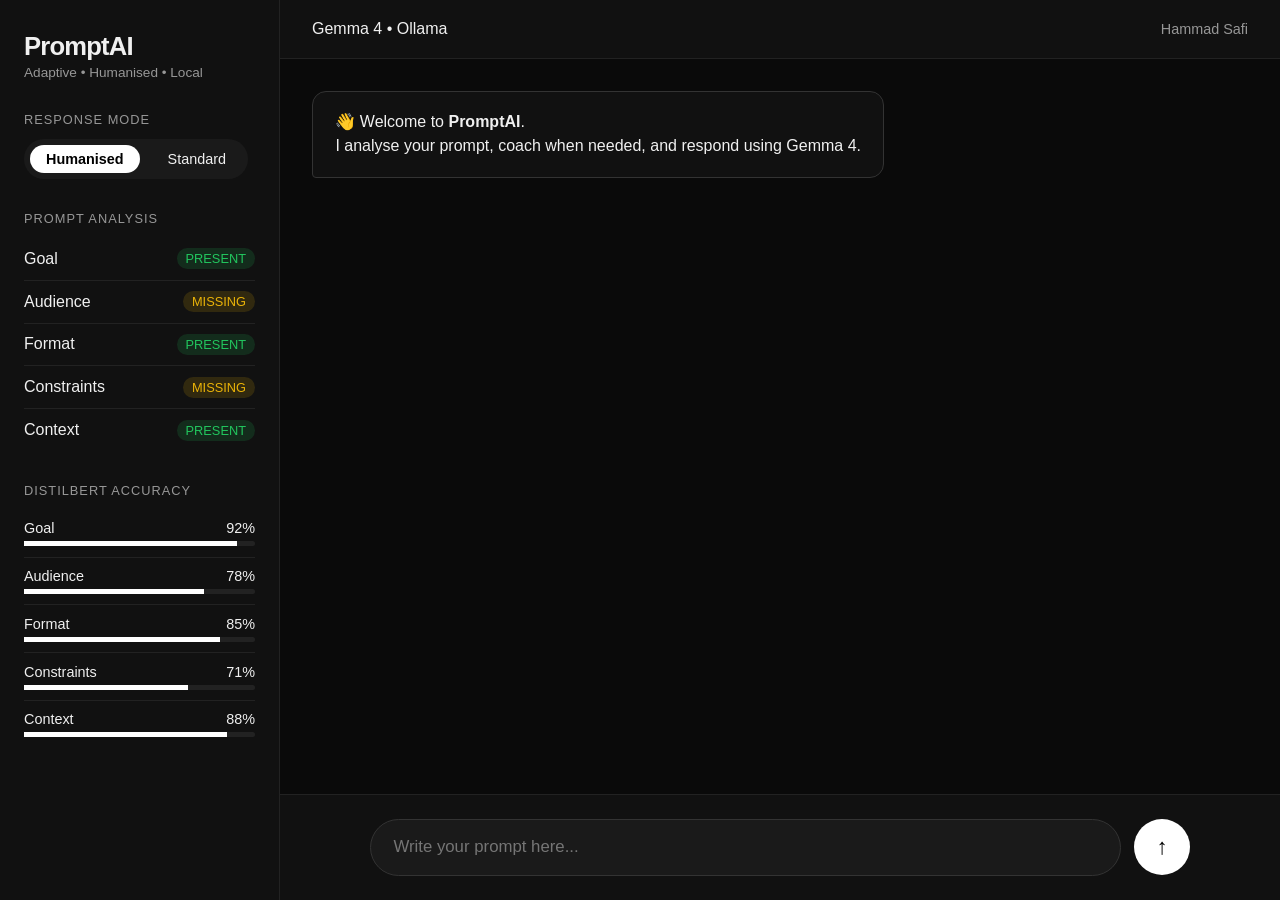
==== frontend/index.html @ 9932928f "frontend/index.html added" ====
<!DOCTYPE html>
<html lang="en">
<head>
  <meta charset="UTF-8">
  <meta name="viewport" content="width=device-width, initial-scale=1.0">
  <title>PromptAI</title>
  <style>
    :root {
      --bg: #0a0a0a;
      --surface: #111111;
      --text: #f0f0f0;
      --accent: #ffffff;
      --success: #22c55e;
      --warning: #eab308;
    }

    * { margin: 0; padding: 0; box-sizing: border-box; }

    body {
      font-family: -apple-system, BlinkMacSystemFont, 'Segoe UI', Roboto, sans-serif;
      background: var(--bg);
      color: var(--text);
      height: 100vh;
      display: flex;
      overflow: hidden;
    }

    /* Sidebar */
    .sidebar {
      width: 280px;
      background: var(--surface);
      border-right: 1px solid #222;
      padding: 2rem 1.5rem;
      overflow-y: auto;
      display: flex;
      flex-direction: column;
      gap: 2rem;
    }

    .logo {
      font-size: 1.6rem;
      font-weight: 700;
      letter-spacing: -0.8px;
    }

    .tagline {
      font-size: 0.85rem;
      opacity: 0.6;
      margin-top: 4px;
    }

    .section-title {
      font-size: 0.8rem;
      text-transform: uppercase;
      letter-spacing: 1px;
      opacity: 0.6;
      margin-bottom: 0.75rem;
    }

    .stat {
      display: flex;
      justify-content: space-between;
      align-items: center;
      padding: 0.65rem 0;
      border-bottom: 1px solid #222;
    }

    .stat:last-child { border-bottom: none; }

    .dim-name { font-weight: 500; }
    .dim-status {
      font-size: 0.8rem;
      padding: 3px 9px;
      border-radius: 9999px;
      font-weight: 500;
    }
    .present { background: rgba(34, 197, 94, 0.15); color: var(--success); }
    .missing { background: rgba(234, 179, 8, 0.15); color: var(--warning); }

    .accuracy-bar {
      height: 5px;
      background: #222;
      border-radius: 9999px;
      margin-top: 5px;
    }
    .accuracy-fill {
      height: 100%;
      background: var(--accent);
    }

    /* Toggle */
    .toggle-container {
      display: flex;
      align-items: center;
      gap: 12px;
      background: #1a1a1a;
      padding: 6px;
      border-radius: 9999px;
      width: fit-content;
    }

    .toggle-btn {
      padding: 6px 16px;
      border-radius: 9999px;
      font-size: 0.9rem;
      cursor: pointer;
      transition: all 0.2s;
    }

    .toggle-btn.active {
      background: #fff;
      color: #000;
      font-weight: 600;
    }

    /* Main Area */
    .main {
      flex: 1;
      display: flex;
      flex-direction: column;
    }

    header {
      background: var(--surface);
      padding: 1.25rem 2rem;
      border-bottom: 1px solid #222;
      display: flex;
      align-items: center;
      justify-content: space-between;
    }

    .chat-container {
      flex: 1;
      overflow-y: auto;
      padding: 2rem;
      display: flex;
      flex-direction: column;
      gap: 1.6rem;
    }

    .message {
      max-width: 75%;
      padding: 1.1rem 1.4rem;
      border-radius: 14px;
      line-height: 1.55;
    }

    .user {
      align-self: flex-end;
      background: var(--accent);
      color: #000;
      border-bottom-right-radius: 4px;
    }

    .bot {
      align-self: flex-start;
      background: var(--surface);
      border: 1px solid #333;
      border-bottom-left-radius: 4px;
    }

    .coach-note {
      font-size: 0.9rem;
      opacity: 0.75;
      border-left: 3px solid #666;
      padding-left: 1rem;
    }

    .input-area {
      background: var(--surface);
      padding: 1.5rem 2rem;
      border-top: 1px solid #222;
    }

    .input-wrapper {
      display: flex;
      gap: 0.8rem;
      max-width: 820px;
      margin: 0 auto;
    }

    input {
      flex: 1;
      background: #1a1a1a;
      border: 1px solid #333;
      color: var(--text);
      padding: 1.1rem 1.4rem;
      border-radius: 9999px;
      font-size: 1.05rem;
      outline: none;
    }

    input:focus {
      border-color: var(--accent);
    }

    button {
      background: #fff;
      color: #000;
      border: none;
      width: 56px;
      height: 56px;
      border-radius: 9999px;
      cursor: pointer;
      font-size: 1.4rem;
    }

    button:hover {
      background: #ddd;
      transform: scale(1.05);
    }
  </style>
</head>
<body>
  <!-- Sidebar -->
  <div class="sidebar">
    <div>
      <div class="logo">PromptAI</div>
      <div class="tagline">Adaptive • Humanised • Local</div>
    </div>

    <!-- Response Mode Toggle -->
    <div>
      <div class="section-title">Response Mode</div>
      <div class="toggle-container" id="mode-toggle">
        <div class="toggle-btn active" data-mode="humanised">Humanised</div>
        <div class="toggle-btn" data-mode="standard">Standard</div>
      </div>
    </div>

    <!-- Dimension Analysis -->
    <div>
      <div class="section-title">Prompt Analysis</div>
      <div id="dimensions"></div>
    </div>

    <!-- Classifier Accuracy -->
    <div>
      <div class="section-title">DistilBERT Accuracy</div>
      <div id="accuracy-stats"></div>
    </div>
  </div>

  <!-- Chat Area -->
  <div class="main">
    <header>
      <div>Gemma 4 • Ollama</div>
      <div style="font-size: 0.9rem; opacity: 0.6;">Hammad Safi</div>
    </header>

    <div class="chat-container" id="chat"></div>

    <div class="input-area">
      <div class="input-wrapper">
        <input type="text" id="user-input" placeholder="Write your prompt here..." autocomplete="off">
        <button id="send-btn">↑</button>
      </div>
    </div>
  </div>

  <script>
    let currentMode = "humanised"; // humanised or standard

    // Sample dimensions
    let currentDimensions = [
      { name: "Goal", status: "present", accuracy: 92 },
      { name: "Audience", status: "missing", accuracy: 78 },
      { name: "Format", status: "present", accuracy: 85 },
      { name: "Constraints", status: "missing", accuracy: 71 },
      { name: "Context", status: "present", accuracy: 88 }
    ];

    function renderDimensions() {
      const container = document.getElementById('dimensions');
      container.innerHTML = currentDimensions.map(dim => `
        <div class="stat">
          <span class="dim-name">${dim.name}</span>
          <span class="dim-status ${dim.status}">${dim.status.toUpperCase()}</span>
        </div>
      `).join('');
    }

    function renderAccuracy() {
      const container = document.getElementById('accuracy-stats');
      container.innerHTML = currentDimensions.map(dim => `
        <div class="stat">
          <div style="width: 100%;">
            <div style="display: flex; justify-content: space-between; font-size: 0.9rem; margin-bottom: 4px;">
              <span>${dim.name}</span>
              <span>${dim.accuracy}%</span>
            </div>
            <div class="accuracy-bar">
              <div class="accuracy-fill" style="width: ${dim.accuracy}%"></div>
            </div>
          </div>
        </div>
      `).join('');
    }

    // Toggle Logic
    function setupToggle() {
      const toggleContainer = document.getElementById('mode-toggle');
      const buttons = toggleContainer.querySelectorAll('.toggle-btn');

      buttons.forEach(btn => {
        btn.addEventListener('click', () => {
          buttons.forEach(b => b.classList.remove('active'));
          btn.classList.add('active');
          currentMode = btn.dataset.mode;
          
          // Optional: Show a small notification
          console.log(`Response mode changed to: ${currentMode}`);
        });
      });
    }

    const chat = document.getElementById('chat');
    const input = document.getElementById('user-input');
    const sendBtn = document.getElementById('send-btn');

    function addMessage(text, isUser, isCoach = false) {
      const msg = document.createElement('div');
      msg.className = `message ${isUser ? 'user' : 'bot'}`;
      if (isCoach) msg.classList.add('coach-note');
      msg.innerHTML = text;
      chat.appendChild(msg);
      chat.scrollTop = chat.scrollHeight;
    }

    async function sendMessage() {
      const text = input.value.trim();
      if (!text) return;

      addMessage(text, true);
      input.value = '';

      const thinking = document.createElement('div');
      thinking.className = 'message bot';
      thinking.textContent = 'Analysing with DistilBERT...';
      chat.appendChild(thinking);
      chat.scrollTop = chat.scrollHeight;

      setTimeout(() => {
        thinking.remove();

        addMessage("Analysis complete.<br><strong>Missing:</strong> Audience, Constraints", false, true);

        // Final Gemma Response
        setTimeout(() => {
          const modeText = currentMode === "humanised" 
            ? "<strong>Humanised Response (Gemma 4):</strong><br><br>" 
            : "<strong>Standard Response:</strong><br><br>";

          const responseText = currentMode === "humanised" 
            ? "Thank you for reaching out. After reviewing the details you shared, here's a clear and practical overview tailored for students like yourself..." 
            : "The answer to your query is as follows...";

          addMessage(modeText + responseText, false);
        }, 900);
      }, 1300);
    }

    // Event Listeners
    sendBtn.addEventListener('click', sendMessage);
    input.addEventListener('keypress', e => {
      if (e.key === 'Enter') sendMessage();
    });

    // Initialize
    window.onload = () => {
      renderDimensions();
      renderAccuracy();
      setupToggle();

      setTimeout(() => {
        addMessage("👋 Welcome to <strong>PromptAI</strong>.<br>I analyse your prompt, coach when needed, and respond using Gemma 4.", false);
      }, 400);
    };
  </script>
</body>
</html>
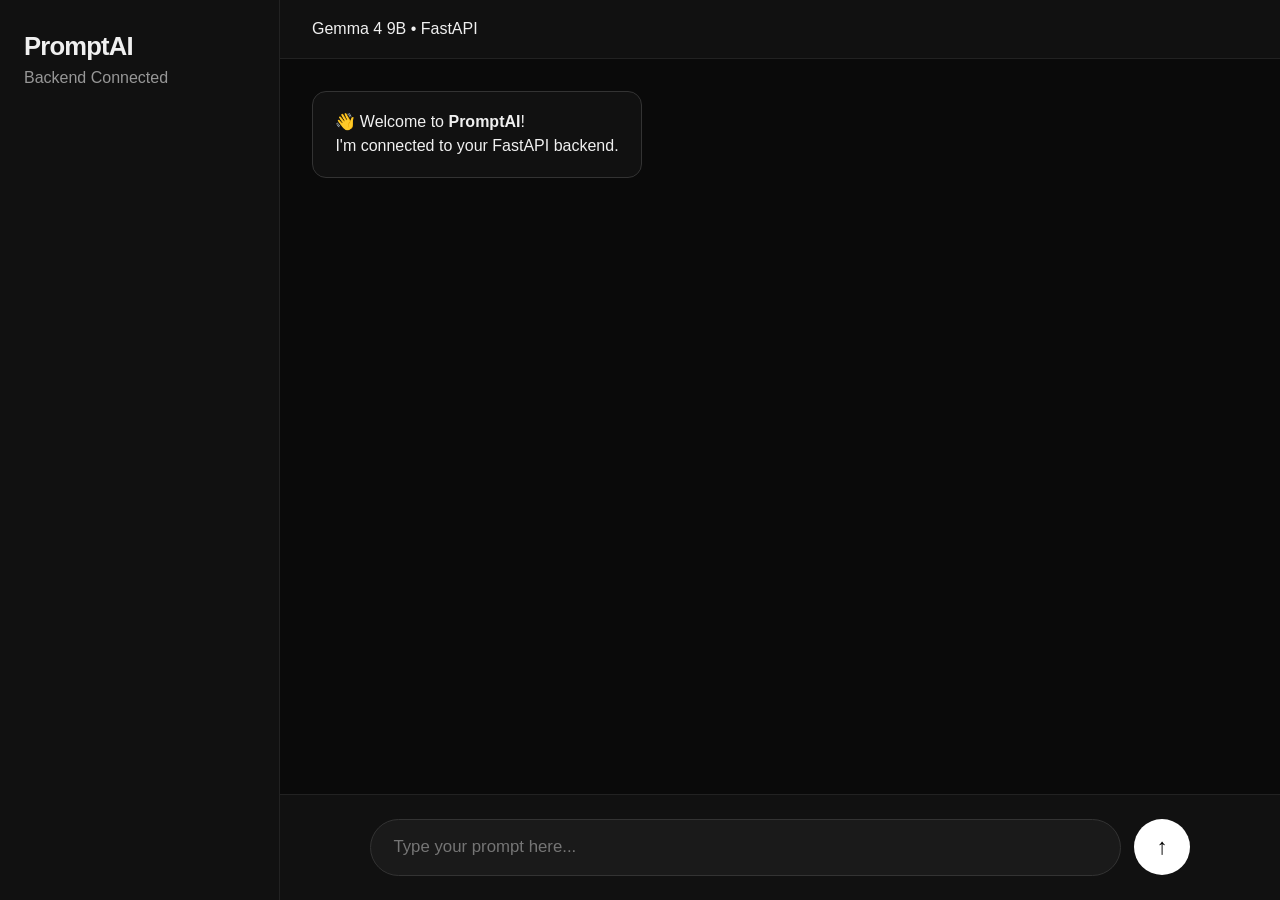
==== commit 948eb3fb: "clarification: Added a new clarification module to enhance the classifier's ability to handle ambigu" ====
--- a/frontend/index.html
+++ b/frontend/index.html
@@ -13,9 +13,7 @@
       --success: #22c55e;
       --warning: #eab308;
     }
-
     * { margin: 0; padding: 0; box-sizing: border-box; }
-
     body {
       font-family: -apple-system, BlinkMacSystemFont, 'Segoe UI', Roboto, sans-serif;
       background: var(--bg);
@@ -24,161 +22,21 @@
       display: flex;
       overflow: hidden;
     }
-
-    /* Sidebar */
-    .sidebar {
-      width: 280px;
-      background: var(--surface);
-      border-right: 1px solid #222;
-      padding: 2rem 1.5rem;
-      overflow-y: auto;
-      display: flex;
-      flex-direction: column;
-      gap: 2rem;
-    }
-
-    .logo {
-      font-size: 1.6rem;
-      font-weight: 700;
-      letter-spacing: -0.8px;
-    }
-
-    .tagline {
-      font-size: 0.85rem;
-      opacity: 0.6;
-      margin-top: 4px;
-    }
-
-    .section-title {
-      font-size: 0.8rem;
-      text-transform: uppercase;
-      letter-spacing: 1px;
-      opacity: 0.6;
-      margin-bottom: 0.75rem;
-    }
-
-    .stat {
-      display: flex;
-      justify-content: space-between;
-      align-items: center;
-      padding: 0.65rem 0;
-      border-bottom: 1px solid #222;
-    }
-
-    .stat:last-child { border-bottom: none; }
-
-    .dim-name { font-weight: 500; }
-    .dim-status {
-      font-size: 0.8rem;
-      padding: 3px 9px;
-      border-radius: 9999px;
-      font-weight: 500;
-    }
-    .present { background: rgba(34, 197, 94, 0.15); color: var(--success); }
-    .missing { background: rgba(234, 179, 8, 0.15); color: var(--warning); }
-
-    .accuracy-bar {
-      height: 5px;
-      background: #222;
-      border-radius: 9999px;
-      margin-top: 5px;
-    }
-    .accuracy-fill {
-      height: 100%;
-      background: var(--accent);
-    }
-
-    /* Toggle */
-    .toggle-container {
-      display: flex;
-      align-items: center;
-      gap: 12px;
-      background: #1a1a1a;
-      padding: 6px;
-      border-radius: 9999px;
-      width: fit-content;
-    }
-
-    .toggle-btn {
-      padding: 6px 16px;
-      border-radius: 9999px;
-      font-size: 0.9rem;
-      cursor: pointer;
-      transition: all 0.2s;
-    }
-
-    .toggle-btn.active {
-      background: #fff;
-      color: #000;
-      font-weight: 600;
-    }
-
-    /* Main Area */
-    .main {
-      flex: 1;
-      display: flex;
-      flex-direction: column;
-    }
-
-    header {
-      background: var(--surface);
-      padding: 1.25rem 2rem;
-      border-bottom: 1px solid #222;
-      display: flex;
-      align-items: center;
-      justify-content: space-between;
-    }
-
-    .chat-container {
-      flex: 1;
-      overflow-y: auto;
-      padding: 2rem;
-      display: flex;
-      flex-direction: column;
-      gap: 1.6rem;
-    }
-
+    .sidebar { width: 280px; background: var(--surface); border-right: 1px solid #222; padding: 2rem 1.5rem; overflow-y: auto; }
+    .main { flex: 1; display: flex; flex-direction: column; }
+    .logo { font-size: 1.6rem; font-weight: 700; letter-spacing: -0.8px; }
+    .chat-container { flex: 1; overflow-y: auto; padding: 2rem; display: flex; flex-direction: column; gap: 1.5rem; }
     .message {
       max-width: 75%;
       padding: 1.1rem 1.4rem;
       border-radius: 14px;
       line-height: 1.55;
     }
-
-    .user {
-      align-self: flex-end;
-      background: var(--accent);
-      color: #000;
-      border-bottom-right-radius: 4px;
-    }
-
-    .bot {
-      align-self: flex-start;
-      background: var(--surface);
-      border: 1px solid #333;
-      border-bottom-left-radius: 4px;
-    }
-
-    .coach-note {
-      font-size: 0.9rem;
-      opacity: 0.75;
-      border-left: 3px solid #666;
-      padding-left: 1rem;
-    }
-
-    .input-area {
-      background: var(--surface);
-      padding: 1.5rem 2rem;
-      border-top: 1px solid #222;
-    }
-
-    .input-wrapper {
-      display: flex;
-      gap: 0.8rem;
-      max-width: 820px;
-      margin: 0 auto;
-    }
-
+    .user { align-self: flex-end; background: var(--accent); color: #000; }
+    .bot { align-self: flex-start; background: var(--surface); border: 1px solid #333; }
+    .coach-note { border-left: 3px solid #666; padding-left: 1rem; opacity: 0.9; }
+    .input-area { background: var(--surface); padding: 1.5rem 2rem; border-top: 1px solid #222; }
+    .input-wrapper { display: flex; gap: 0.8rem; max-width: 820px; margin: 0 auto; }
     input {
       flex: 1;
       background: #1a1a1a;
@@ -187,13 +45,7 @@
       padding: 1.1rem 1.4rem;
       border-radius: 9999px;
       font-size: 1.05rem;
-      outline: none;
     }
-
-    input:focus {
-      border-color: var(--accent);
-    }
-
     button {
       background: #fff;
       color: #000;
@@ -204,124 +56,38 @@
       cursor: pointer;
       font-size: 1.4rem;
     }
-
-    button:hover {
-      background: #ddd;
-      transform: scale(1.05);
-    }
   </style>
 </head>
 <body>
-  <!-- Sidebar -->
   <div class="sidebar">
-    <div>
-      <div class="logo">PromptAI</div>
-      <div class="tagline">Adaptive • Humanised • Local</div>
-    </div>
-
-    <!-- Response Mode Toggle -->
-    <div>
-      <div class="section-title">Response Mode</div>
-      <div class="toggle-container" id="mode-toggle">
-        <div class="toggle-btn active" data-mode="humanised">Humanised</div>
-        <div class="toggle-btn" data-mode="standard">Standard</div>
-      </div>
-    </div>
-
-    <!-- Dimension Analysis -->
-    <div>
-      <div class="section-title">Prompt Analysis</div>
-      <div id="dimensions"></div>
-    </div>
-
-    <!-- Classifier Accuracy -->
-    <div>
-      <div class="section-title">DistilBERT Accuracy</div>
-      <div id="accuracy-stats"></div>
-    </div>
+    <div class="logo">PromptAI</div>
+    <p style="opacity:0.6; margin-top:8px;">Backend Connected</p>
   </div>
 
-  <!-- Chat Area -->
   <div class="main">
-    <header>
-      <div>Gemma 4 • Ollama</div>
-      <div style="font-size: 0.9rem; opacity: 0.6;">Hammad Safi</div>
+    <header style="background:#111; padding:1.25rem 2rem; border-bottom:1px solid #222;">
+      <div>Gemma 4 9B • FastAPI</div>
     </header>
 
     <div class="chat-container" id="chat"></div>
 
     <div class="input-area">
       <div class="input-wrapper">
-        <input type="text" id="user-input" placeholder="Write your prompt here..." autocomplete="off">
+        <input type="text" id="user-input" placeholder="Type your prompt here..." autocomplete="off">
         <button id="send-btn">↑</button>
       </div>
     </div>
   </div>
 
   <script>
-    let currentMode = "humanised"; // humanised or standard
-
-    // Sample dimensions
-    let currentDimensions = [
-      { name: "Goal", status: "present", accuracy: 92 },
-      { name: "Audience", status: "missing", accuracy: 78 },
-      { name: "Format", status: "present", accuracy: 85 },
-      { name: "Constraints", status: "missing", accuracy: 71 },
-      { name: "Context", status: "present", accuracy: 88 }
-    ];
-
-    function renderDimensions() {
-      const container = document.getElementById('dimensions');
-      container.innerHTML = currentDimensions.map(dim => `
-        <div class="stat">
-          <span class="dim-name">${dim.name}</span>
-          <span class="dim-status ${dim.status}">${dim.status.toUpperCase()}</span>
-        </div>
-      `).join('');
-    }
-
-    function renderAccuracy() {
-      const container = document.getElementById('accuracy-stats');
-      container.innerHTML = currentDimensions.map(dim => `
-        <div class="stat">
-          <div style="width: 100%;">
-            <div style="display: flex; justify-content: space-between; font-size: 0.9rem; margin-bottom: 4px;">
-              <span>${dim.name}</span>
-              <span>${dim.accuracy}%</span>
-            </div>
-            <div class="accuracy-bar">
-              <div class="accuracy-fill" style="width: ${dim.accuracy}%"></div>
-            </div>
-          </div>
-        </div>
-      `).join('');
-    }
-
-    // Toggle Logic
-    function setupToggle() {
-      const toggleContainer = document.getElementById('mode-toggle');
-      const buttons = toggleContainer.querySelectorAll('.toggle-btn');
-
-      buttons.forEach(btn => {
-        btn.addEventListener('click', () => {
-          buttons.forEach(b => b.classList.remove('active'));
-          btn.classList.add('active');
-          currentMode = btn.dataset.mode;
-          
-          // Optional: Show a small notification
-          console.log(`Response mode changed to: ${currentMode}`);
-        });
-      });
-    }
-
+    const API_BASE = "http://127.0.0.1:8000";
     const chat = document.getElementById('chat');
     const input = document.getElementById('user-input');
     const sendBtn = document.getElementById('send-btn');
 
-    function addMessage(text, isUser, isCoach = false) {
+    function addMessage(text, isUser) {
       const msg = document.createElement('div');
       msg.className = `message ${isUser ? 'user' : 'bot'}`;
-      if (isCoach) msg.classList.add('coach-note');
       msg.innerHTML = text;
       chat.appendChild(msg);
       chat.scrollTop = chat.scrollHeight;
@@ -332,49 +98,60 @@
       if (!text) return;
 
       addMessage(text, true);
-      input.value = '';
+      input.value = "";
 
+      // Show thinking
       const thinking = document.createElement('div');
       thinking.className = 'message bot';
-      thinking.textContent = 'Analysing with DistilBERT...';
+      thinking.textContent = "Analysing with DistilBERT...";
       chat.appendChild(thinking);
       chat.scrollTop = chat.scrollHeight;
 
-      setTimeout(() => {
+      try {
+        // Step 1: Analyze
+        const analyzeRes = await fetch(`${API_BASE}/analyze`, {
+          method: "POST",
+          headers: { "Content-Type": "application/json" },
+          body: JSON.stringify({ prompt: text, mode: "humanised" })
+        });
+        const analyzeData = await analyzeRes.json();
+
         thinking.remove();
 
-        addMessage("Analysis complete.<br><strong>Missing:</strong> Audience, Constraints", false, true);
+        if (analyzeData.clarification_needed && analyzeData.questions.length > 0) {
+          addMessage(analyzeData.message + "<br><br><strong>Asking clarification questions...</strong>", false);
+          // For simplicity, we'll send to full chat with empty answers for now
+        }
 
-        // Final Gemma Response
-        setTimeout(() => {
-          const modeText = currentMode === "humanised" 
-            ? "<strong>Humanised Response (Gemma 4):</strong><br><br>" 
-            : "<strong>Standard Response:</strong><br><br>";
+        // Step 2: Full Chat (you can extend this to handle clarification flow)
+        const chatRes = await fetch(`${API_BASE}/chat`, {
+          method: "POST",
+          headers: { "Content-Type": "application/json" },
+          body: JSON.stringify({
+            prompt: text,
+            mode: "humanised",
+            clarification_answers: {}   // Add real answers later
+          })
+        });
 
-          const responseText = currentMode === "humanised" 
-            ? "Thank you for reaching out. After reviewing the details you shared, here's a clear and practical overview tailored for students like yourself..." 
-            : "The answer to your query is as follows...";
+        const chatData = await chatRes.json();
+        addMessage(`<strong>Response:</strong><br><br>${chatData.response}`, false);
 
-          addMessage(modeText + responseText, false);
-        }, 900);
-      }, 1300);
+      } catch (err) {
+        thinking.remove();
+        addMessage("❌ Error connecting to backend. Is the server running?", false);
+        console.error(err);
+      }
     }
 
-    // Event Listeners
     sendBtn.addEventListener('click', sendMessage);
     input.addEventListener('keypress', e => {
       if (e.key === 'Enter') sendMessage();
     });
 
-    // Initialize
+    // Welcome
     window.onload = () => {
-      renderDimensions();
-      renderAccuracy();
-      setupToggle();
-
-      setTimeout(() => {
-        addMessage("👋 Welcome to <strong>PromptAI</strong>.<br>I analyse your prompt, coach when needed, and respond using Gemma 4.", false);
-      }, 400);
+      addMessage("👋 Welcome to <strong>PromptAI</strong>!<br>I'm connected to your FastAPI backend.", false);
     };
   </script>
 </body>
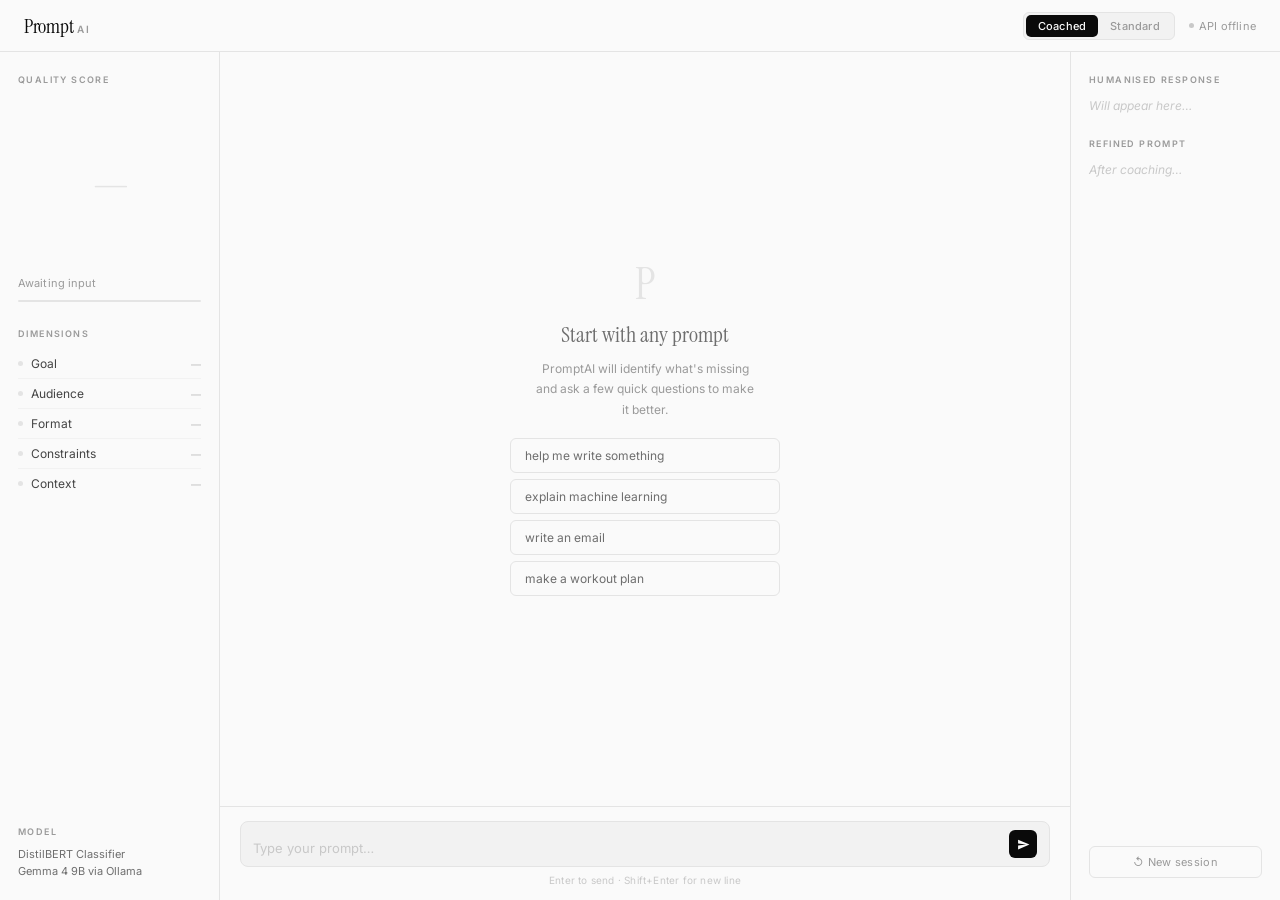
==== commit 903056c1: "fastapi connected to a database using SQLAlchemy. The code defines a FastAPI application with endpoi" ====
--- a/frontend/index.html
+++ b/frontend/index.html
@@ -1,158 +1,988 @@
 <!DOCTYPE html>
 <html lang="en">
 <head>
-  <meta charset="UTF-8">
-  <meta name="viewport" content="width=device-width, initial-scale=1.0">
-  <title>PromptAI</title>
-  <style>
-    :root {
-      --bg: #0a0a0a;
-      --surface: #111111;
-      --text: #f0f0f0;
-      --accent: #ffffff;
-      --success: #22c55e;
-      --warning: #eab308;
-    }
-    * { margin: 0; padding: 0; box-sizing: border-box; }
-    body {
-      font-family: -apple-system, BlinkMacSystemFont, 'Segoe UI', Roboto, sans-serif;
-      background: var(--bg);
-      color: var(--text);
-      height: 100vh;
-      display: flex;
-      overflow: hidden;
-    }
-    .sidebar { width: 280px; background: var(--surface); border-right: 1px solid #222; padding: 2rem 1.5rem; overflow-y: auto; }
-    .main { flex: 1; display: flex; flex-direction: column; }
-    .logo { font-size: 1.6rem; font-weight: 700; letter-spacing: -0.8px; }
-    .chat-container { flex: 1; overflow-y: auto; padding: 2rem; display: flex; flex-direction: column; gap: 1.5rem; }
-    .message {
-      max-width: 75%;
-      padding: 1.1rem 1.4rem;
-      border-radius: 14px;
-      line-height: 1.55;
-    }
-    .user { align-self: flex-end; background: var(--accent); color: #000; }
-    .bot { align-self: flex-start; background: var(--surface); border: 1px solid #333; }
-    .coach-note { border-left: 3px solid #666; padding-left: 1rem; opacity: 0.9; }
-    .input-area { background: var(--surface); padding: 1.5rem 2rem; border-top: 1px solid #222; }
-    .input-wrapper { display: flex; gap: 0.8rem; max-width: 820px; margin: 0 auto; }
-    input {
-      flex: 1;
-      background: #1a1a1a;
-      border: 1px solid #333;
-      color: var(--text);
-      padding: 1.1rem 1.4rem;
-      border-radius: 9999px;
-      font-size: 1.05rem;
-    }
-    button {
-      background: #fff;
-      color: #000;
-      border: none;
-      width: 56px;
-      height: 56px;
-      border-radius: 9999px;
-      cursor: pointer;
-      font-size: 1.4rem;
-    }
-  </style>
+<meta charset="UTF-8">
+<meta name="viewport" content="width=device-width, initial-scale=1.0">
+<title>PromptAI</title>
+<link href="https://fonts.googleapis.com/css2?family=Inter:wght@300;400;500;600&family=Instrument+Serif:ital@0;1&display=swap" rel="stylesheet">
+<style>
+  *, *::before, *::after { box-sizing: border-box; margin: 0; padding: 0; }
+
+  :root {
+    --black: #0a0a0a;
+    --white: #fafafa;
+    --g100: #f2f2f2;
+    --g200: #e4e4e4;
+    --g300: #c8c8c8;
+    --g400: #9a9a9a;
+    --g500: #6e6e6e;
+    --g600: #444444;
+  }
+
+  body {
+    font-family: 'Inter', sans-serif;
+    background: var(--white);
+    color: var(--black);
+    height: 100vh;
+    display: flex;
+    flex-direction: column;
+    overflow: hidden;
+  }
+
+  /* ── Header ── */
+  header {
+    height: 52px;
+    display: flex;
+    align-items: center;
+    justify-content: space-between;
+    padding: 0 24px;
+    border-bottom: 1px solid var(--g200);
+    flex-shrink: 0;
+  }
+
+  .logo {
+    display: flex;
+    align-items: baseline;
+    gap: 2px;
+  }
+
+  .logo-main {
+    font-family: 'Instrument Serif', serif;
+    font-size: 20px;
+    color: var(--black);
+    letter-spacing: -0.3px;
+  }
+
+  .logo-tag {
+    font-size: 10px;
+    font-weight: 600;
+    letter-spacing: 1.5px;
+    color: var(--g400);
+    text-transform: uppercase;
+    margin-left: 2px;
+  }
+
+  .header-right {
+    display: flex;
+    align-items: center;
+    gap: 14px;
+  }
+
+  .mode-wrap {
+    display: flex;
+    background: var(--g100);
+    border: 1px solid var(--g200);
+    border-radius: 6px;
+    padding: 2px;
+  }
+
+  .mode-btn {
+    padding: 4px 12px;
+    border: none;
+    border-radius: 5px;
+    font-family: 'Inter', sans-serif;
+    font-size: 11px;
+    font-weight: 500;
+    cursor: pointer;
+    background: transparent;
+    color: var(--g400);
+    transition: all 0.14s;
+    letter-spacing: 0.2px;
+  }
+
+  .mode-btn.on { background: var(--black); color: var(--white); }
+
+  .status-pill {
+    display: flex;
+    align-items: center;
+    gap: 5px;
+    font-size: 11px;
+    color: var(--g400);
+    letter-spacing: 0.2px;
+  }
+
+  .sdot {
+    width: 5px; height: 5px;
+    border-radius: 50%;
+    background: #22c55e;
+    animation: blink 2.5s ease infinite;
+  }
+
+  .sdot.off { background: var(--g300); animation: none; }
+
+  @keyframes blink {
+    0%, 100% { opacity: 1; }
+    50% { opacity: 0.3; }
+  }
+
+  /* ── Layout ── */
+  main {
+    flex: 1;
+    display: flex;
+    overflow: hidden;
+  }
+
+  /* ── Left sidebar ── */
+  .sidebar {
+    width: 220px;
+    flex-shrink: 0;
+    border-right: 1px solid var(--g200);
+    padding: 22px 18px;
+    display: flex;
+    flex-direction: column;
+    gap: 26px;
+    overflow-y: auto;
+  }
+
+  .slabel {
+    font-size: 9px;
+    font-weight: 600;
+    letter-spacing: 1.4px;
+    text-transform: uppercase;
+    color: var(--g400);
+    margin-bottom: 10px;
+  }
+
+  .score-num {
+    font-family: 'Instrument Serif', serif;
+    font-size: 58px;
+    line-height: 1;
+    color: var(--black);
+    letter-spacing: -2px;
+  }
+
+  .score-num.empty { color: var(--g200); }
+
+  .score-sub {
+    font-size: 11px;
+    color: var(--g400);
+    margin-top: 3px;
+    letter-spacing: 0.1px;
+  }
+
+  .score-bar {
+    margin-top: 10px;
+    height: 2px;
+    background: var(--g200);
+    border-radius: 1px;
+  }
+
+  .score-fill {
+    height: 100%;
+    background: var(--black);
+    border-radius: 1px;
+    width: 0%;
+    transition: width 0.5s cubic-bezier(.4,0,.2,1);
+  }
+
+  .dim-row {
+    display: flex;
+    align-items: center;
+    justify-content: space-between;
+    padding: 7px 0;
+    border-bottom: 1px solid var(--g100);
+  }
+
+  .dim-row:last-child { border-bottom: none; }
+
+  .dim-left {
+    display: flex;
+    align-items: center;
+    gap: 8px;
+    font-size: 12px;
+    color: var(--g600);
+  }
+
+  .ddot {
+    width: 5px; height: 5px;
+    border-radius: 50%;
+    background: var(--g200);
+    flex-shrink: 0;
+    transition: background 0.2s;
+  }
+
+  .ddot.yes { background: var(--black); }
+  .ddot.no  { background: var(--g300); }
+
+  .dtag {
+    font-size: 10px;
+    font-weight: 600;
+    letter-spacing: 0.4px;
+    color: var(--g300);
+    min-width: 14px;
+    text-align: right;
+  }
+
+  .dtag.yes { color: var(--black); }
+  .dtag.no  { color: var(--g300); }
+
+  /* ── Chat ── */
+  .chat-wrap {
+    flex: 1;
+    display: flex;
+    flex-direction: column;
+    min-width: 0;
+  }
+
+  .chat-body {
+    flex: 1;
+    overflow-y: auto;
+    padding: 28px 32px;
+    display: flex;
+    flex-direction: column;
+    gap: 18px;
+    scrollbar-width: thin;
+    scrollbar-color: var(--g200) transparent;
+  }
+
+  /* Empty state */
+  .empty {
+    flex: 1;
+    display: flex;
+    flex-direction: column;
+    align-items: center;
+    justify-content: center;
+    gap: 10px;
+    text-align: center;
+    padding: 60px 40px;
+  }
+
+  .empty-glyph {
+    font-family: 'Instrument Serif', serif;
+    font-size: 44px;
+    color: var(--g200);
+    line-height: 1;
+    margin-bottom: 4px;
+  }
+
+  .empty-title {
+    font-family: 'Instrument Serif', serif;
+    font-size: 22px;
+    color: var(--g500);
+    font-weight: 400;
+  }
+
+  .empty-sub {
+    font-size: 12px;
+    color: var(--g400);
+    max-width: 220px;
+    line-height: 1.7;
+  }
+
+  .chips {
+    display: flex;
+    flex-direction: column;
+    gap: 6px;
+    margin-top: 8px;
+    width: 100%;
+    max-width: 270px;
+  }
+
+  .chip {
+    padding: 9px 14px;
+    border: 1px solid var(--g200);
+    border-radius: 6px;
+    font-size: 12px;
+    color: var(--g500);
+    cursor: pointer;
+    text-align: left;
+    background: var(--white);
+    font-family: 'Inter', sans-serif;
+    transition: all 0.12s;
+  }
+
+  .chip:hover { border-color: var(--black); color: var(--black); }
+
+  /* Messages */
+  .msg {
+    display: flex;
+    gap: 9px;
+    max-width: 80%;
+    animation: fadein 0.2s ease;
+  }
+
+  @keyframes fadein {
+    from { opacity: 0; transform: translateY(5px); }
+    to   { opacity: 1; transform: translateY(0); }
+  }
+
+  .msg.user {
+    align-self: flex-end;
+    flex-direction: row-reverse;
+  }
+
+  .av {
+    width: 26px; height: 26px;
+    border-radius: 6px;
+    display: flex;
+    align-items: center;
+    justify-content: center;
+    font-size: 10px;
+    font-weight: 600;
+    flex-shrink: 0;
+    margin-top: 2px;
+    letter-spacing: 0.3px;
+  }
+
+  .av.ai {
+    background: var(--black);
+    color: var(--white);
+    font-family: 'Instrument Serif', serif;
+    font-size: 13px;
+    font-weight: 400;
+  }
+
+  .av.user {
+    background: var(--g100);
+    border: 1px solid var(--g200);
+    color: var(--g500);
+  }
+
+  .msg-inner { display: flex; flex-direction: column; gap: 3px; }
+
+  .bubble {
+    padding: 10px 14px;
+    border-radius: 10px;
+    font-size: 13px;
+    line-height: 1.65;
+    letter-spacing: 0.1px;
+  }
+
+  .bubble.ai {
+    background: var(--g100);
+    border-top-left-radius: 3px;
+    color: var(--black);
+  }
+
+  .bubble.user {
+    background: var(--black);
+    color: var(--white);
+    border-top-right-radius: 3px;
+  }
+
+  .mtime {
+    font-size: 10px;
+    color: var(--g300);
+    padding: 0 2px;
+  }
+
+  .msg.user .mtime { text-align: right; }
+
+  /* Question card */
+  .qcard {
+    background: var(--white);
+    border: 1px solid var(--g200);
+    border-left: 2.5px solid var(--black);
+    border-radius: 8px;
+    padding: 12px 14px;
+  }
+
+  .qlabel {
+    font-size: 9px;
+    font-weight: 600;
+    letter-spacing: 1.2px;
+    text-transform: uppercase;
+    color: var(--g400);
+    margin-bottom: 5px;
+  }
+
+  .qtext { font-size: 13px; color: var(--black); line-height: 1.55; }
+  .qeg   { font-size: 11px; color: var(--g400); margin-top: 4px; font-style: italic; }
+
+  /* Comparison card */
+  .cmp {
+    background: var(--g100);
+    border: 1px solid var(--g200);
+    border-radius: 8px;
+    padding: 14px;
+  }
+
+  .cmp-label {
+    font-size: 9px;
+    font-weight: 600;
+    letter-spacing: 1.2px;
+    text-transform: uppercase;
+    color: var(--g400);
+    margin-bottom: 10px;
+  }
+
+  .cmp-cols { display: flex; gap: 8px; }
+
+  .cmp-col {
+    flex: 1;
+    background: var(--white);
+    border: 1px solid var(--g200);
+    border-radius: 6px;
+    padding: 10px 12px;
+  }
+
+  .cmp-col-label {
+    font-size: 9px;
+    font-weight: 600;
+    text-transform: uppercase;
+    letter-spacing: 1px;
+    margin-bottom: 5px;
+  }
+
+  .cmp-col.before .cmp-col-label { color: var(--g400); }
+  .cmp-col.after  .cmp-col-label { color: var(--black); }
+  .cmp-col p { font-size: 11px; color: var(--g600); line-height: 1.5; }
+
+  .ctag {
+    display: inline-block;
+    margin-top: 6px;
+    font-size: 10px;
+    font-weight: 600;
+    padding: 2px 7px;
+    border-radius: 4px;
+    background: var(--g100);
+    border: 1px solid var(--g200);
+    color: var(--g500);
+  }
+
+  .ctag.improved { background: var(--black); color: var(--white); border-color: var(--black); }
+
+  .cmp-improve {
+    font-size: 11px;
+    color: var(--black);
+    font-weight: 500;
+    margin-top: 8px;
+  }
+
+  /* Typing indicator */
+  .typing {
+    display: flex;
+    gap: 3px;
+    align-items: center;
+    padding: 10px 14px;
+    background: var(--g100);
+    border-radius: 10px;
+    border-top-left-radius: 3px;
+    width: fit-content;
+  }
+
+  .tdot {
+    width: 4px; height: 4px;
+    border-radius: 50%;
+    background: var(--g400);
+    animation: tp 1.3s ease infinite;
+  }
+
+  .tdot:nth-child(2) { animation-delay: 0.18s; }
+  .tdot:nth-child(3) { animation-delay: 0.36s; }
+
+  @keyframes tp {
+    0%,100% { transform: translateY(0); opacity: 0.3; }
+    50%      { transform: translateY(-3px); opacity: 1; }
+  }
+
+  /* Input area */
+  .chat-foot {
+    padding: 14px 20px;
+    border-top: 1px solid var(--g200);
+  }
+
+  .input-wrap {
+    display: flex;
+    gap: 8px;
+    align-items: flex-end;
+    background: var(--g100);
+    border: 1px solid var(--g200);
+    border-radius: 8px;
+    padding: 8px 12px;
+    transition: border-color 0.14s;
+  }
+
+  .input-wrap:focus-within {
+    border-color: var(--black);
+    background: var(--white);
+  }
+
+  #chat-input {
+    flex: 1;
+    background: none;
+    border: none;
+    outline: none;
+    font-family: 'Inter', sans-serif;
+    font-size: 13px;
+    color: var(--black);
+    resize: none;
+    max-height: 80px;
+    min-height: 20px;
+    line-height: 1.55;
+  }
+
+  #chat-input::placeholder { color: var(--g300); }
+
+  .send {
+    width: 28px; height: 28px;
+    background: var(--black);
+    border: none;
+    border-radius: 6px;
+    display: flex;
+    align-items: center;
+    justify-content: center;
+    cursor: pointer;
+    flex-shrink: 0;
+    transition: opacity 0.14s;
+  }
+
+  .send:hover { opacity: 0.75; }
+  .send:disabled { opacity: 0.2; cursor: not-allowed; }
+  .send svg { width: 13px; height: 13px; fill: var(--white); }
+
+  .hint {
+    font-size: 10px;
+    color: var(--g300);
+    text-align: center;
+    margin-top: 7px;
+    letter-spacing: 0.2px;
+  }
+
+  /* ── Right panel ── */
+  .right {
+    width: 210px;
+    flex-shrink: 0;
+    border-left: 1px solid var(--g200);
+    padding: 22px 18px;
+    display: flex;
+    flex-direction: column;
+    gap: 22px;
+    overflow-y: auto;
+  }
+
+  .rtext {
+    font-size: 12px;
+    line-height: 1.75;
+    color: var(--g300);
+    font-style: italic;
+  }
+
+  .rtext.live { color: var(--g600); font-style: normal; }
+
+  .reset {
+    width: 100%;
+    padding: 8px;
+    background: transparent;
+    border: 1px solid var(--g200);
+    border-radius: 6px;
+    font-family: 'Inter', sans-serif;
+    font-size: 11px;
+    color: var(--g400);
+    cursor: pointer;
+    letter-spacing: 0.3px;
+    transition: all 0.12s;
+    margin-top: auto;
+  }
+
+  .reset:hover { border-color: var(--black); color: var(--black); }
+
+  ::-webkit-scrollbar { width: 3px; }
+  ::-webkit-scrollbar-thumb { background: var(--g200); border-radius: 2px; }
+</style>
 </head>
 <body>
+
+<!-- Header -->
+<header>
+  <div class="logo">
+    <span class="logo-main">Prompt</span><span class="logo-tag">AI</span>
+  </div>
+  <div class="header-right">
+    <div class="mode-wrap">
+      <button class="mode-btn on" id="btn-coached" onclick="setMode('coached')">Coached</button>
+      <button class="mode-btn" id="btn-standard" onclick="setMode('standard')">Standard</button>
+    </div>
+    <div class="status-pill">
+      <div class="sdot off" id="sdot"></div>
+      <span id="stxt">Connecting…</span>
+    </div>
+  </div>
+</header>
+
+<main>
+
+  <!-- Left sidebar -->
   <div class="sidebar">
-    <div class="logo">PromptAI</div>
-    <p style="opacity:0.6; margin-top:8px;">Backend Connected</p>
-  </div>
-
-  <div class="main">
-    <header style="background:#111; padding:1.25rem 2rem; border-bottom:1px solid #222;">
-      <div>Gemma 4 9B • FastAPI</div>
-    </header>
-
-    <div class="chat-container" id="chat"></div>
-
-    <div class="input-area">
-      <div class="input-wrapper">
-        <input type="text" id="user-input" placeholder="Type your prompt here..." autocomplete="off">
-        <button id="send-btn">↑</button>
+
+    <div>
+      <div class="slabel">Quality Score</div>
+      <div class="score-num empty" id="snum">—</div>
+      <div class="score-sub" id="ssub">Awaiting input</div>
+      <div class="score-bar"><div class="score-fill" id="sfill"></div></div>
+    </div>
+
+    <div>
+      <div class="slabel">Dimensions</div>
+      <div class="dim-row">
+        <div class="dim-left"><div class="ddot" id="dd-goal"></div>Goal</div>
+        <span class="dtag" id="dt-goal">—</span>
+      </div>
+      <div class="dim-row">
+        <div class="dim-left"><div class="ddot" id="dd-audience"></div>Audience</div>
+        <span class="dtag" id="dt-audience">—</span>
+      </div>
+      <div class="dim-row">
+        <div class="dim-left"><div class="ddot" id="dd-format"></div>Format</div>
+        <span class="dtag" id="dt-format">—</span>
+      </div>
+      <div class="dim-row">
+        <div class="dim-left"><div class="ddot" id="dd-constraints"></div>Constraints</div>
+        <span class="dtag" id="dt-constraints">—</span>
+      </div>
+      <div class="dim-row">
+        <div class="dim-left"><div class="ddot" id="dd-context"></div>Context</div>
+        <span class="dtag" id="dt-context">—</span>
       </div>
     </div>
+
+    <div style="margin-top:auto">
+      <div class="slabel">Model</div>
+      <div style="font-size:11px;color:var(--g500)">DistilBERT Classifier</div>
+      <div style="font-size:11px;color:var(--g500);margin-top:3px">Gemma 4 9B via Ollama</div>
+    </div>
+
   </div>
 
-  <script>
-    const API_BASE = "http://127.0.0.1:8000";
-    const chat = document.getElementById('chat');
-    const input = document.getElementById('user-input');
-    const sendBtn = document.getElementById('send-btn');
-
-    function addMessage(text, isUser) {
-      const msg = document.createElement('div');
-      msg.className = `message ${isUser ? 'user' : 'bot'}`;
-      msg.innerHTML = text;
-      chat.appendChild(msg);
-      chat.scrollTop = chat.scrollHeight;
+  <!-- Chat -->
+  <div class="chat-wrap">
+    <div class="chat-body" id="chat-body">
+      <div class="empty" id="empty">
+        <div class="empty-glyph">P</div>
+        <div class="empty-title">Start with any prompt</div>
+        <div class="empty-sub">PromptAI will identify what's missing and ask a few quick questions to make it better.</div>
+        <div class="chips">
+          <div class="chip" onclick="use('help me write something')">help me write something</div>
+          <div class="chip" onclick="use('explain machine learning')">explain machine learning</div>
+          <div class="chip" onclick="use('write an email')">write an email</div>
+          <div class="chip" onclick="use('make a workout plan')">make a workout plan</div>
+        </div>
+      </div>
+    </div>
+
+    <div class="chat-foot">
+      <div class="input-wrap">
+        <textarea id="chat-input" placeholder="Type your prompt…" rows="1"
+          onkeydown="onkey(event)" oninput="grow(this)"></textarea>
+        <button class="send" id="send-btn" onclick="send()">
+          <svg viewBox="0 0 24 24"><path d="M2.01 21L23 12 2.01 3 2 10l15 2-15 2z"/></svg>
+        </button>
+      </div>
+      <div class="hint">Enter to send · Shift+Enter for new line</div>
+    </div>
+  </div>
+
+  <!-- Right panel -->
+  <div class="right">
+    <div>
+      <div class="slabel">Humanised Response</div>
+      <div class="rtext" id="resp-text">Will appear here…</div>
+    </div>
+    <div>
+      <div class="slabel">Refined Prompt</div>
+      <div class="rtext" id="refined-text">After coaching…</div>
+    </div>
+    <button class="reset" onclick="reset()">↺ New session</button>
+  </div>
+
+</main>
+
+<script>
+  const API = 'http://127.0.0.1:8000';
+  let sessionId = null;
+  let currentDim = null;
+  let mode = 'coached';
+  let busy = false;
+
+  // ── Status check ─────────────────────────────
+  async function checkStatus() {
+    try {
+      const r = await fetch(`${API}/api/prompt/status`);
+      const d = await r.json();
+      document.getElementById('sdot').className = d.ollama ? 'sdot' : 'sdot off';
+      document.getElementById('stxt').textContent = d.ollama ? 'Ready' : 'Ollama offline';
+    } catch {
+      document.getElementById('sdot').className = 'sdot off';
+      document.getElementById('stxt').textContent = 'API offline';
     }
-
-    async function sendMessage() {
-      const text = input.value.trim();
-      if (!text) return;
-
-      addMessage(text, true);
-      input.value = "";
-
-      // Show thinking
-      const thinking = document.createElement('div');
-      thinking.className = 'message bot';
-      thinking.textContent = "Analysing with DistilBERT...";
-      chat.appendChild(thinking);
-      chat.scrollTop = chat.scrollHeight;
-
-      try {
-        // Step 1: Analyze
-        const analyzeRes = await fetch(`${API_BASE}/analyze`, {
-          method: "POST",
-          headers: { "Content-Type": "application/json" },
-          body: JSON.stringify({ prompt: text, mode: "humanised" })
+  }
+
+  checkStatus();
+  setInterval(checkStatus, 10000);
+
+  // ── Mode toggle ───────────────────────────────
+  function setMode(m) {
+    mode = m;
+    document.getElementById('btn-coached').classList.toggle('on', m === 'coached');
+    document.getElementById('btn-standard').classList.toggle('on', m === 'standard');
+    reset();
+  }
+
+  // ── Input helpers ─────────────────────────────
+  function grow(el) {
+    el.style.height = 'auto';
+    el.style.height = Math.min(el.scrollHeight, 80) + 'px';
+  }
+
+  function onkey(e) {
+    if (e.key === 'Enter' && !e.shiftKey) { e.preventDefault(); send(); }
+  }
+
+  function ts() {
+    return new Date().toLocaleTimeString([], { hour: '2-digit', minute: '2-digit' });
+  }
+
+  // ── Score / dims ──────────────────────────────
+  function setScore(score) {
+    const el = document.getElementById('snum');
+    if (score === null) {
+      el.textContent = '—'; el.className = 'score-num empty';
+      document.getElementById('ssub').textContent = 'Awaiting input';
+      document.getElementById('sfill').style.width = '0%';
+    } else {
+      el.textContent = score; el.className = 'score-num';
+      document.getElementById('ssub').textContent = `${score}% quality`;
+      document.getElementById('sfill').style.width = score + '%';
+    }
+  }
+
+  function setDims(analysis) {
+    ['goal','audience','format','constraints','context'].forEach(d => {
+      const dot = document.getElementById(`dd-${d}`);
+      const tag = document.getElementById(`dt-${d}`);
+      if (!analysis) {
+        dot.className = 'ddot'; tag.className = 'dtag'; tag.textContent = '—';
+      } else {
+        const ok = analysis[d];
+        dot.className = `ddot ${ok ? 'yes' : 'no'}`;
+        tag.className = `dtag ${ok ? 'yes' : 'no'}`;
+        tag.textContent = ok ? '✓' : '✗';
+      }
+    });
+  }
+
+  // ── Message builders ──────────────────────────
+  function addMsg(content, isUser = false, type = 'text') {
+    const e = document.getElementById('empty');
+    if (e) e.remove();
+
+    const body = document.getElementById('chat-body');
+    const w = document.createElement('div');
+    w.className = `msg ${isUser ? 'user' : ''}`;
+
+    let html = '';
+    if (type === 'question') {
+      html = `<div class="qcard">
+        <div class="qlabel">Clarifying Question</div>
+        <div class="qtext">${content.question}</div>
+        ${content.example ? `<div class="qeg">${content.example}</div>` : ''}
+      </div>`;
+    } else if (type === 'comparison') {
+      html = `<div class="cmp">
+        <div class="cmp-label">Prompt Improvement</div>
+        <div class="cmp-cols">
+          <div class="cmp-col before">
+            <div class="cmp-col-label">Before</div>
+            <p>${content.original}</p>
+            <span class="ctag">${content.original_score}%</span>
+          </div>
+          <div class="cmp-col after">
+            <div class="cmp-col-label">After Coaching</div>
+            <p>${content.refined}</p>
+            <span class="ctag improved">${content.refined_score}%</span>
+          </div>
+        </div>
+        <div class="cmp-improve">↑ +${content.improvement}% quality improvement</div>
+      </div>`;
+    } else {
+      html = `<div class="bubble ${isUser ? 'user' : 'ai'}">${content}</div>`;
+    }
+
+    w.innerHTML = `
+      <div class="av ${isUser ? 'user' : 'ai'}">${isUser ? '↑' : 'P'}</div>
+      <div class="msg-inner">${html}<span class="mtime">${ts()}</span></div>`;
+    body.appendChild(w);
+    body.scrollTop = body.scrollHeight;
+  }
+
+  function addTyping() {
+    const body = document.getElementById('chat-body');
+    const t = document.createElement('div');
+    t.className = 'msg'; t.id = 'typing';
+    t.innerHTML = `<div class="av ai">P</div>
+      <div class="msg-inner"><div class="typing">
+        <div class="tdot"></div><div class="tdot"></div><div class="tdot"></div>
+      </div></div>`;
+    body.appendChild(t);
+    body.scrollTop = body.scrollHeight;
+  }
+
+  function rmTyping() {
+    const t = document.getElementById('typing');
+    if (t) t.remove();
+  }
+
+  // ── Core send flow ────────────────────────────
+  async function send() {
+    const inp = document.getElementById('chat-input');
+    const txt = inp.value.trim();
+    if (!txt || busy) return;
+
+    inp.value = '';
+    inp.style.height = 'auto';
+    addMsg(txt, true);
+    busy = true;
+    document.getElementById('send-btn').disabled = true;
+    addTyping();
+
+    try {
+
+      // ── Standard mode: send directly to LLM ──
+      if (mode === 'standard') {
+        const r = await fetch(`${API}/api/prompt/standard`, {
+          method: 'POST',
+          headers: { 'Content-Type': 'application/json' },
+          body: JSON.stringify({ prompt: txt })
         });
-        const analyzeData = await analyzeRes.json();
-
-        thinking.remove();
-
-        if (analyzeData.clarification_needed && analyzeData.questions.length > 0) {
-          addMessage(analyzeData.message + "<br><br><strong>Asking clarification questions...</strong>", false);
-          // For simplicity, we'll send to full chat with empty answers for now
+        const d = await r.json();
+        rmTyping();
+        addMsg(d.response || 'No response.', false);
+        setRespText(d.response);
+
+      // ── Coached mode: Step 1 — analyse ────────
+      } else if (!sessionId) {
+        const r = await fetch(`${API}/api/prompt/analyse`, {
+          method: 'POST',
+          headers: { 'Content-Type': 'application/json' },
+          body: JSON.stringify({ prompt: txt })
+        });
+        const d = await r.json();
+        rmTyping();
+
+        sessionId = d.session_id;
+        setScore(d.quality_score);
+        if (d.analysis) setDims(d.analysis);
+
+        if (!d.needs_coaching || !d.next_question) {
+          // Prompt already good — go straight to generation
+          addMsg(d.message || 'Your prompt is well-structured! Generating response…', false);
+          await generate();
+        } else {
+          // Start clarification flow
+          addMsg(d.message, false);
+          currentDim = d.next_question.dimension;
+          addMsg(d.next_question, false, 'question');
         }
 
-        // Step 2: Full Chat (you can extend this to handle clarification flow)
-        const chatRes = await fetch(`${API_BASE}/chat`, {
-          method: "POST",
-          headers: { "Content-Type": "application/json" },
+      // ── Coached mode: Step 2 — answer questions
+      } else if (currentDim) {
+        const r = await fetch(`${API}/api/prompt/answer`, {
+          method: 'POST',
+          headers: { 'Content-Type': 'application/json' },
           body: JSON.stringify({
-            prompt: text,
-            mode: "humanised",
-            clarification_answers: {}   // Add real answers later
+            session_id: sessionId,
+            dimension: currentDim,
+            answer: txt
           })
         });
-
-        const chatData = await chatRes.json();
-        addMessage(`<strong>Response:</strong><br><br>${chatData.response}`, false);
-
-      } catch (err) {
-        thinking.remove();
-        addMessage("❌ Error connecting to backend. Is the server running?", false);
-        console.error(err);
+        const d = await r.json();
+        rmTyping();
+
+        if (d.status === 'clarifying' && d.next_question) {
+          // More questions remaining
+          currentDim = d.next_question.dimension;
+          addMsg(`Got it! (${d.answered_count}/${d.total_questions} answered)`, false);
+          addMsg(d.next_question, false, 'question');
+
+        } else if (d.status === 'ready') {
+          // All questions answered — show comparison and generate
+          currentDim = null;
+          addMsg(d.message, false);
+          if (d.comparison) {
+            addMsg(d.comparison, false, 'comparison');
+            setScore(d.comparison.refined_score);
+            setRefinedText(d.refined_prompt);
+          }
+          await generate();
+        }
       }
+
+    } catch (err) {
+      rmTyping();
+      addMsg('⚠ Could not reach the backend. Make sure it is running on port 8000.', false);
+      console.error(err);
     }
 
-    sendBtn.addEventListener('click', sendMessage);
-    input.addEventListener('keypress', e => {
-      if (e.key === 'Enter') sendMessage();
-    });
-
-    // Welcome
-    window.onload = () => {
-      addMessage("👋 Welcome to <strong>PromptAI</strong>!<br>I'm connected to your FastAPI backend.", false);
-    };
-  </script>
+    busy = false;
+    document.getElementById('send-btn').disabled = false;
+    inp.focus();
+  }
+
+  // ── Step 3 — Generate humanised response ──────
+  async function generate() {
+    if (!sessionId) return;
+    addTyping();
+    try {
+      const r = await fetch(`${API}/api/prompt/generate`, {
+        method: 'POST',
+        headers: { 'Content-Type': 'application/json' },
+        body: JSON.stringify({ session_id: sessionId })
+      });
+      const d = await r.json();
+      rmTyping();
+      const finalText = d.humanised_response || d.raw_response || 'No response generated.';
+      addMsg(finalText, false);
+      setRespText(finalText);
+    } catch {
+      rmTyping();
+      addMsg('⚠ Failed to get response from Gemma 4. Make sure Ollama is running.', false);
+    }
+  }
+
+  // ── Right panel helpers ───────────────────────
+  function setRespText(text) {
+    const el = document.getElementById('resp-text');
+    el.textContent = text || '';
+    el.className = 'rtext live';
+  }
+
+  function setRefinedText(text) {
+    const el = document.getElementById('refined-text');
+    el.textContent = text || '';
+    el.className = 'rtext live';
+  }
+
+  // ── Suggestion chips ──────────────────────────
+  function use(txt) {
+    document.getElementById('chat-input').value = txt;
+    send();
+  }
+
+  // ── Reset session ─────────────────────────────
+  function reset() {
+    sessionId = null;
+    currentDim = null;
+    busy = false;
+    document.getElementById('send-btn').disabled = false;
+    document.getElementById('chat-body').innerHTML = `
+      <div class="empty" id="empty">
+        <div class="empty-glyph">P</div>
+        <div class="empty-title">Start with any prompt</div>
+        <div class="empty-sub">PromptAI will identify what's missing and ask a few quick questions to make it better.</div>
+        <div class="chips">
+          <div class="chip" onclick="use('help me write something')">help me write something</div>
+          <div class="chip" onclick="use('explain machine learning')">explain machine learning</div>
+          <div class="chip" onclick="use('write an email')">write an email</div>
+          <div class="chip" onclick="use('make a workout plan')">make a workout plan</div>
+        </div>
+      </div>`;
+    setScore(null);
+    setDims(null);
+    document.getElementById('resp-text').textContent = 'Will appear here…';
+    document.getElementById('resp-text').className = 'rtext';
+    document.getElementById('refined-text').textContent = 'After coaching…';
+    document.getElementById('refined-text').className = 'rtext';
+  }
+</script>
 </body>
 </html>
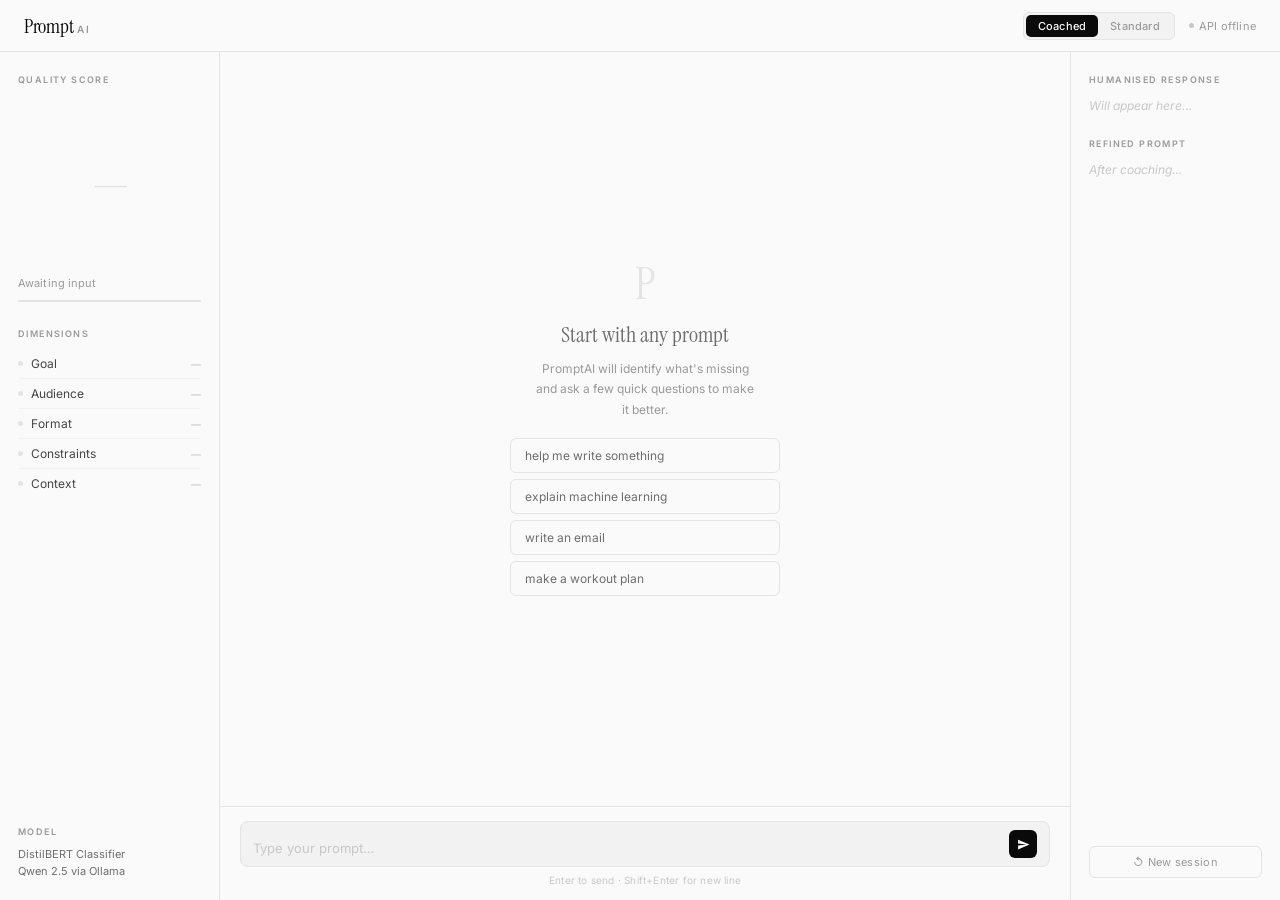
==== commit f3c3f63b: "refactoring: replace Gemma 4 with Qwen 2.5 in the codebase" ====
--- a/frontend/index.html
+++ b/frontend/index.html
@@ -115,14 +115,12 @@
     50% { opacity: 0.3; }
   }
 
-  /* ── Layout ── */
   main {
     flex: 1;
     display: flex;
     overflow: hidden;
   }
 
-  /* ── Left sidebar ── */
   .sidebar {
     width: 220px;
     flex-shrink: 0;
@@ -216,7 +214,6 @@
   .dtag.yes { color: var(--black); }
   .dtag.no  { color: var(--g300); }
 
-  /* ── Chat ── */
   .chat-wrap {
     flex: 1;
     display: flex;
@@ -235,7 +232,6 @@
     scrollbar-color: var(--g200) transparent;
   }
 
-  /* Empty state */
   .empty {
     flex: 1;
     display: flex;
@@ -293,7 +289,6 @@
 
   .chip:hover { border-color: var(--black); color: var(--black); }
 
-  /* Messages */
   .msg {
     display: flex;
     gap: 9px;
@@ -368,7 +363,6 @@
 
   .msg.user .mtime { text-align: right; }
 
-  /* Question card */
   .qcard {
     background: var(--white);
     border: 1px solid var(--g200);
@@ -389,7 +383,6 @@
   .qtext { font-size: 13px; color: var(--black); line-height: 1.55; }
   .qeg   { font-size: 11px; color: var(--g400); margin-top: 4px; font-style: italic; }
 
-  /* Comparison card */
   .cmp {
     background: var(--g100);
     border: 1px solid var(--g200);
@@ -449,7 +442,6 @@
     margin-top: 8px;
   }
 
-  /* Typing indicator */
   .typing {
     display: flex;
     gap: 3px;
@@ -476,7 +468,6 @@
     50%      { transform: translateY(-3px); opacity: 1; }
   }
 
-  /* Input area */
   .chat-foot {
     padding: 14px 20px;
     border-top: 1px solid var(--g200);
@@ -539,7 +530,6 @@
     letter-spacing: 0.2px;
   }
 
-  /* ── Right panel ── */
   .right {
     width: 210px;
     flex-shrink: 0;
@@ -583,7 +573,6 @@
 </head>
 <body>
 
-<!-- Header -->
 <header>
   <div class="logo">
     <span class="logo-main">Prompt</span><span class="logo-tag">AI</span>
@@ -602,7 +591,6 @@
 
 <main>
 
-  <!-- Left sidebar -->
   <div class="sidebar">
 
     <div>
@@ -639,12 +627,11 @@
     <div style="margin-top:auto">
       <div class="slabel">Model</div>
       <div style="font-size:11px;color:var(--g500)">DistilBERT Classifier</div>
-      <div style="font-size:11px;color:var(--g500);margin-top:3px">Gemma 4 9B via Ollama</div>
+      <div style="font-size:11px;color:var(--g500);margin-top:3px"> Qwen 2.5 via Ollama</div>
     </div>
 
   </div>
 
-  <!-- Chat -->
   <div class="chat-wrap">
     <div class="chat-body" id="chat-body">
       <div class="empty" id="empty">
@@ -672,7 +659,6 @@
     </div>
   </div>
 
-  <!-- Right panel -->
   <div class="right">
     <div>
       <div class="slabel">Humanised Response</div>
@@ -694,7 +680,6 @@
   let mode = 'coached';
   let busy = false;
 
-  // ── Status check ─────────────────────────────
   async function checkStatus() {
     try {
       const r = await fetch(`${API}/api/prompt/status`);
@@ -710,7 +695,6 @@
   checkStatus();
   setInterval(checkStatus, 10000);
 
-  // ── Mode toggle ───────────────────────────────
   function setMode(m) {
     mode = m;
     document.getElementById('btn-coached').classList.toggle('on', m === 'coached');
@@ -718,7 +702,6 @@
     reset();
   }
 
-  // ── Input helpers ─────────────────────────────
   function grow(el) {
     el.style.height = 'auto';
     el.style.height = Math.min(el.scrollHeight, 80) + 'px';
@@ -732,7 +715,6 @@
     return new Date().toLocaleTimeString([], { hour: '2-digit', minute: '2-digit' });
   }
 
-  // ── Score / dims ──────────────────────────────
   function setScore(score) {
     const el = document.getElementById('snum');
     if (score === null) {
@@ -761,7 +743,6 @@
     });
   }
 
-  // ── Message builders ──────────────────────────
   function addMsg(content, isUser = false, type = 'text') {
     const e = document.getElementById('empty');
     if (e) e.remove();
@@ -822,7 +803,6 @@
     if (t) t.remove();
   }
 
-  // ── Core send flow ────────────────────────────
   async function send() {
     const inp = document.getElementById('chat-input');
     const txt = inp.value.trim();
@@ -837,7 +817,7 @@
 
     try {
 
-      // ── Standard mode: send directly to LLM ──
+      // Standard mode: send directly to LLM
       if (mode === 'standard') {
         const r = await fetch(`${API}/api/prompt/standard`, {
           method: 'POST',
@@ -849,7 +829,6 @@
         addMsg(d.response || 'No response.', false);
         setRespText(d.response);
 
-      // ── Coached mode: Step 1 — analyse ────────
       } else if (!sessionId) {
         const r = await fetch(`${API}/api/prompt/analyse`, {
           method: 'POST',
@@ -864,17 +843,14 @@
         if (d.analysis) setDims(d.analysis);
 
         if (!d.needs_coaching || !d.next_question) {
-          // Prompt already good — go straight to generation
           addMsg(d.message || 'Your prompt is well-structured! Generating response…', false);
           await generate();
         } else {
-          // Start clarification flow
           addMsg(d.message, false);
           currentDim = d.next_question.dimension;
           addMsg(d.next_question, false, 'question');
         }
 
-      // ── Coached mode: Step 2 — answer questions
       } else if (currentDim) {
         const r = await fetch(`${API}/api/prompt/answer`, {
           method: 'POST',
@@ -889,13 +865,11 @@
         rmTyping();
 
         if (d.status === 'clarifying' && d.next_question) {
-          // More questions remaining
           currentDim = d.next_question.dimension;
           addMsg(`Got it! (${d.answered_count}/${d.total_questions} answered)`, false);
           addMsg(d.next_question, false, 'question');
 
         } else if (d.status === 'ready') {
-          // All questions answered — show comparison and generate
           currentDim = null;
           addMsg(d.message, false);
           if (d.comparison) {
@@ -918,7 +892,6 @@
     inp.focus();
   }
 
-  // ── Step 3 — Generate humanised response ──────
   async function generate() {
     if (!sessionId) return;
     addTyping();
@@ -935,11 +908,10 @@
       setRespText(finalText);
     } catch {
       rmTyping();
-      addMsg('⚠ Failed to get response from Gemma 4. Make sure Ollama is running.', false);
+      addMsg('⚠ Failed to get response from Qwen 2.5. Make sure Ollama is running.', false);
     }
   }
 
-  // ── Right panel helpers ───────────────────────
   function setRespText(text) {
     const el = document.getElementById('resp-text');
     el.textContent = text || '';
